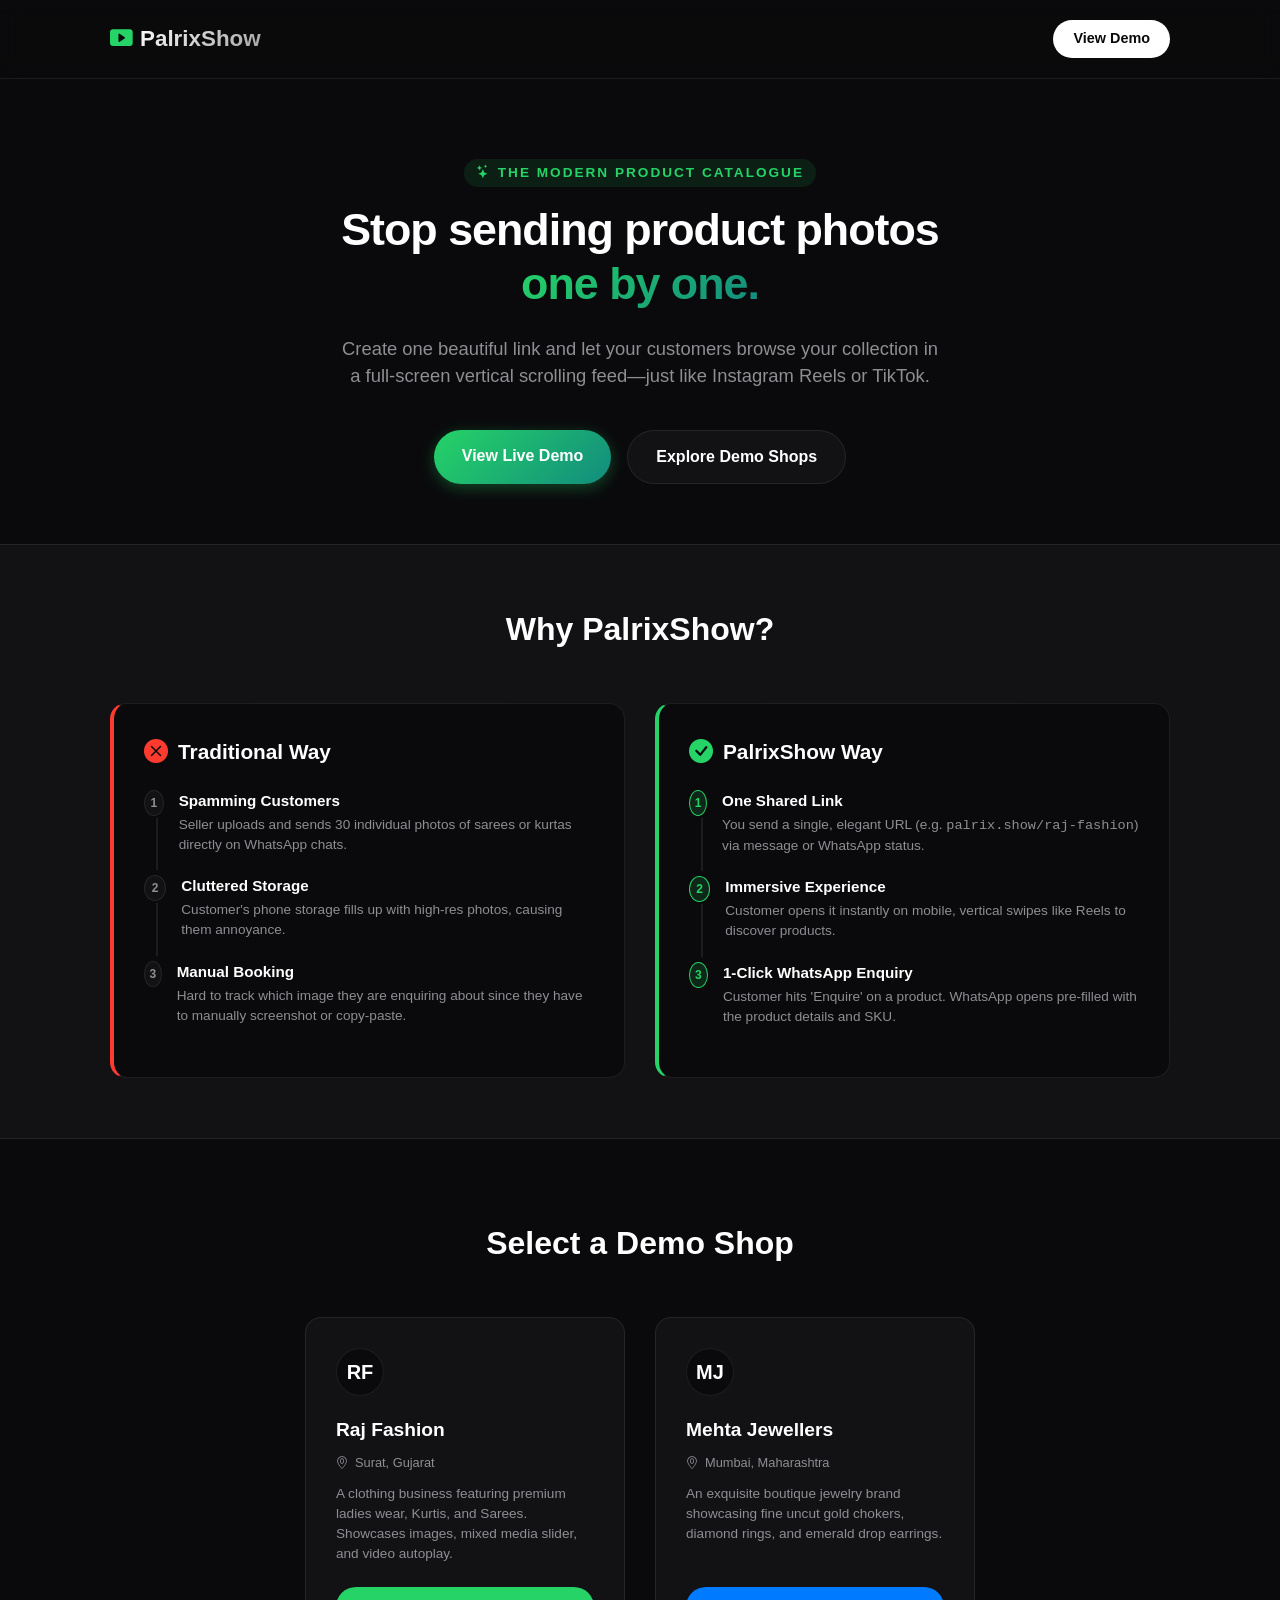
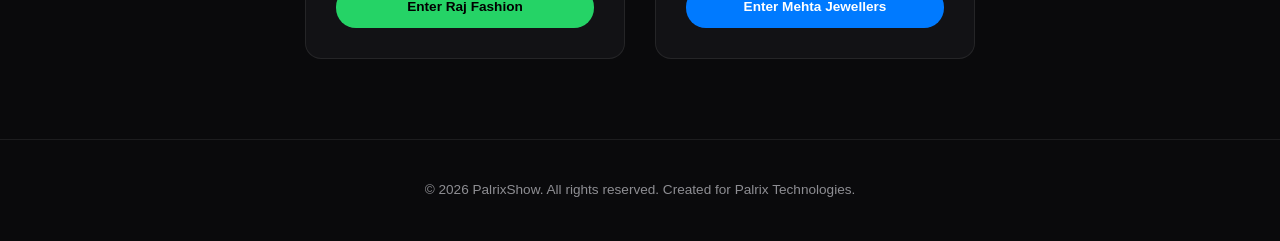
==== index.html @ 56466708 "Initial commit: reels-style product showcase redesign" ====
<!doctype html>
<html lang="en">
<head>
  <meta charset="utf-8">
  <meta name="viewport" content="width=device-width, initial-scale=1, viewport-fit=cover">
  <title>PalrixShow | Reels-Style Product Showcase for WhatsApp Sellers</title>
  <meta name="description" content="Stop sending product photos one by one. Share one beautiful link and let customers scroll through your products like Instagram Reels.">
  
  <link rel="preconnect" href="https://fonts.googleapis.com">
  <link rel="preconnect" href="https://fonts.gstatic.com" crossorigin>
  <link href="https://fonts.googleapis.com/css2?family=DM+Sans:wght@400;500;600;700&display=swap" rel="stylesheet">
  <link href="https://cdn.jsdelivr.net/npm/bootstrap-icons@1.11.3/font/bootstrap-icons.min.css" rel="stylesheet">
  <link href="css/landing.css" rel="stylesheet">
</head>
<body class="landing-body">

  <header class="landing-header">
    <div class="container nav-container">
      <a class="brand" href="index.html">
        <i class="bi bi-play-btn-fill"></i>
        <span>PalrixShow</span>
      </a>
      <a class="demo-btn" href="showcase.html?seller=raj-fashion">View Demo</a>
    </div>
  </header>

  <main>
    <!-- Hero Section -->
    <section class="hero-section container">
      <span class="eyebrow"><i class="bi bi-stars"></i> THE MODERN PRODUCT CATALOGUE</span>
      <h1 class="hero-title">Stop sending product photos<br><em>one by one.</em></h1>
      <p class="hero-subtitle">Create one beautiful link and let your customers browse your collection in a full-screen vertical scrolling feed—just like Instagram Reels or TikTok.</p>
      <div class="hero-ctas">
        <a class="btn btn-primary" href="showcase.html?seller=raj-fashion">View Live Demo</a>
        <a class="btn btn-secondary" href="#sellers">Explore Demo Shops</a>
      </div>
    </section>

    <!-- Compare/Problem-Solution Section -->
    <section class="compare-section">
      <div class="container">
        <h2 class="section-title">Why PalrixShow?</h2>
        <div class="compare-grid">
          
          <div class="compare-card bad">
            <h3><i class="bi bi-x-circle-fill"></i> Traditional Way</h3>
            
            <div class="flow-step">
              <span class="step-num">1</span>
              <div class="step-content">
                <strong>Spamming Customers</strong>
                <p>Seller uploads and sends 30 individual photos of sarees or kurtas directly on WhatsApp chats.</p>
              </div>
            </div>
            
            <div class="flow-step">
              <span class="step-num">2</span>
              <div class="step-content">
                <strong>Cluttered Storage</strong>
                <p>Customer's phone storage fills up with high-res photos, causing them annoyance.</p>
              </div>
            </div>
            
            <div class="flow-step">
              <span class="step-num">3</span>
              <div class="step-content">
                <strong>Manual Booking</strong>
                <p>Hard to track which image they are enquiring about since they have to manually screenshot or copy-paste.</p>
              </div>
            </div>
          </div>

          <div class="compare-card good">
            <h3><i class="bi bi-check-circle-fill"></i> PalrixShow Way</h3>
            
            <div class="flow-step">
              <span class="step-num">1</span>
              <div class="step-content">
                <strong>One Shared Link</strong>
                <p>You send a single, elegant URL (e.g. <code>palrix.show/raj-fashion</code>) via message or WhatsApp status.</p>
              </div>
            </div>
            
            <div class="flow-step">
              <span class="step-num">2</span>
              <div class="step-content">
                <strong>Immersive Experience</strong>
                <p>Customer opens it instantly on mobile, vertical swipes like Reels to discover products.</p>
              </div>
            </div>
            
            <div class="flow-step">
              <span class="step-num">3</span>
              <div class="step-content">
                <strong>1-Click WhatsApp Enquiry</strong>
                <p>Customer hits 'Enquire' on a product. WhatsApp opens pre-filled with the product details and SKU.</p>
              </div>
            </div>
          </div>

        </div>
      </div>
    </section>

    <!-- Demo Shops Section -->
    <section class="sellers-section" id="sellers">
      <div class="container">
        <h2 class="section-title">Select a Demo Shop</h2>
        <div class="sellers-grid">
          
          <div class="seller-card green-theme">
            <div class="seller-card-logo">RF</div>
            <h3>Raj Fashion</h3>
            <div class="location"><i class="bi bi-geo-alt"></i> Surat, Gujarat</div>
            <p>A clothing business featuring premium ladies wear, Kurtis, and Sarees. Showcases images, mixed media slider, and video autoplay.</p>
            <a class="seller-card-btn" href="showcase.html?seller=raj-fashion">Enter Raj Fashion</a>
          </div>

          <div class="seller-card">
            <div class="seller-card-logo">MJ</div>
            <h3>Mehta Jewellers</h3>
            <div class="location"><i class="bi bi-geo-alt"></i> Mumbai, Maharashtra</div>
            <p>An exquisite boutique jewelry brand showcasing fine uncut gold chokers, diamond rings, and emerald drop earrings.</p>
            <a class="seller-card-btn" href="showcase.html?seller=mehta-jewellers">Enter Mehta Jewellers</a>
          </div>

        </div>
      </div>
    </section>
  </main>

  <footer class="landing-footer">
    <div class="container">
      <p>© 2026 PalrixShow. All rights reserved. Created for Palrix Technologies.</p>
    </div>
  </footer>

</body>
</html>
---- css/landing.css ----
/* Reels-Style Product Showcase — Landing Page CSS */

:root {
  --bg-primary: #0a0a0c;
  --bg-secondary: #121215;
  --accent-color: #25d366;
  --accent-blue: #007aff;
  --text-primary: #ffffff;
  --text-secondary: #8e8e93;
  --border-color: rgba(255, 255, 255, 0.08);
}

* {
  box-sizing: border-box;
  margin: 0;
  padding: 0;
}

body.landing-body {
  background-color: var(--bg-primary);
  color: var(--text-primary);
  font-family: -apple-system, BlinkMacSystemFont, "Segoe UI", Roboto, Helvetica, Arial, sans-serif;
  line-height: 1.5;
  overflow-x: hidden;
}

header.landing-header {
  border-bottom: 1px solid var(--border-color);
  padding: 20px 0;
  background: rgba(10, 10, 12, 0.8);
  backdrop-filter: blur(10px);
  position: sticky;
  top: 0;
  z-index: 100;
}

.container {
  max-width: 1100px;
  margin: 0 auto;
  padding: 0 20px;
}

.nav-container {
  display: flex;
  justify-content: space-between;
  align-items: center;
}

.brand {
  font-weight: 700;
  font-size: 1.4rem;
  color: #fff;
  text-decoration: none;
  display: flex;
  align-items: center;
  gap: 8px;
}

.brand span {
  background: linear-gradient(135deg, #fff 0%, #a0a0a0 100%);
  -webkit-background-clip: text;
  -webkit-text-fill-color: transparent;
}

.brand i {
  color: var(--accent-color);
}

.demo-btn {
  background: var(--text-primary);
  color: var(--bg-primary);
  padding: 8px 20px;
  border-radius: 20px;
  font-weight: 600;
  font-size: 0.9rem;
  text-decoration: none;
  transition: transform 0.2s, background 0.2s;
}

.demo-btn:hover {
  transform: translateY(-2px);
  background: #f0f0f0;
}

/* Hero Section */
.hero-section {
  padding: 80px 0 60px 0;
  text-align: center;
}

.eyebrow {
  color: var(--accent-color);
  font-size: 0.85rem;
  font-weight: 700;
  text-transform: uppercase;
  letter-spacing: 2px;
  margin-bottom: 16px;
  display: inline-block;
  background: rgba(37, 211, 102, 0.1);
  padding: 4px 12px;
  border-radius: 20px;
}

.hero-title {
  font-size: 2.8rem;
  font-weight: 800;
  line-height: 1.2;
  margin-bottom: 24px;
  letter-spacing: -1px;
}

.hero-title em {
  font-style: normal;
  background: linear-gradient(135deg, #25d366 0%, #128c7e 100%);
  -webkit-background-clip: text;
  -webkit-text-fill-color: transparent;
}

.hero-subtitle {
  font-size: 1.15rem;
  color: var(--text-secondary);
  max-width: 600px;
  margin: 0 auto 40px auto;
}

.hero-ctas {
  display: flex;
  justify-content: center;
  gap: 16px;
  flex-wrap: wrap;
}

.btn {
  padding: 14px 28px;
  border-radius: 30px;
  font-weight: 600;
  text-decoration: none;
  font-size: 1rem;
  transition: transform 0.2s, box-shadow 0.2s;
  cursor: pointer;
}

.btn:hover {
  transform: translateY(-2px);
}

.btn-primary {
  background: linear-gradient(135deg, #25d366 0%, #128c7e 100%);
  color: #fff;
  box-shadow: 0 4px 15px rgba(37, 211, 102, 0.3);
}

.btn-primary:hover {
  box-shadow: 0 6px 20px rgba(37, 211, 102, 0.55);
}

.btn-secondary {
  background: var(--bg-secondary);
  color: #fff;
  border: 1px solid var(--border-color);
}

.btn-secondary:hover {
  background: #18181c;
}

/* Problem-Solution Section */
.compare-section {
  padding: 60px 0;
  background: var(--bg-secondary);
  border-top: 1px solid var(--border-color);
  border-bottom: 1px solid var(--border-color);
}

.section-title {
  text-align: center;
  font-size: 2rem;
  font-weight: 700;
  margin-bottom: 50px;
}

.compare-grid {
  display: grid;
  grid-template-columns: 1fr;
  gap: 30px;
}

@media (min-width: 768px) {
  .compare-grid {
    grid-template-columns: 1fr 1fr;
  }
}

.compare-card {
  background: var(--bg-primary);
  border: 1px solid var(--border-color);
  border-radius: 16px;
  padding: 30px;
}

.compare-card.bad {
  border-left: 4px solid #ff3b30;
}

.compare-card.good {
  border-left: 4px solid #25d366;
}

.compare-card h3 {
  font-size: 1.3rem;
  font-weight: 600;
  margin-bottom: 20px;
  display: flex;
  align-items: center;
  gap: 10px;
}

.compare-card h3 i {
  font-size: 1.5rem;
}

.bad h3 i { color: #ff3b30; }
.good h3 i { color: #25d366; }

.flow-step {
  display: flex;
  align-items: flex-start;
  gap: 15px;
  margin-bottom: 20px;
  position: relative;
}

.flow-step:not(:last-child)::after {
  content: "";
  position: absolute;
  left: 12px;
  top: 28px;
  bottom: -15px;
  width: 2px;
  background: var(--border-color);
}

.step-num {
  width: 26px;
  height: 26px;
  background: var(--bg-secondary);
  border: 1px solid var(--border-color);
  border-radius: 50%;
  display: flex;
  align-items: center;
  justify-content: center;
  font-size: 0.75rem;
  font-weight: bold;
  color: var(--text-secondary);
  z-index: 2;
}

.good .step-num {
  background: rgba(37, 211, 102, 0.15);
  border-color: var(--accent-color);
  color: var(--accent-color);
}

.step-content strong {
  display: block;
  font-size: 0.95rem;
  margin-bottom: 2px;
}

.step-content p {
  font-size: 0.85rem;
  color: var(--text-secondary);
}

/* Sellers Section */
.sellers-section {
  padding: 80px 0;
  text-align: center;
}

.sellers-grid {
  display: flex;
  justify-content: center;
  gap: 30px;
  flex-wrap: wrap;
  margin-top: 40px;
}

.seller-card {
  background: var(--bg-secondary);
  border: 1px solid var(--border-color);
  border-radius: 16px;
  padding: 30px;
  width: 100%;
  max-width: 320px;
  text-align: left;
  display: flex;
  flex-direction: column;
  align-items: flex-start;
  transition: transform 0.2s, border-color 0.2s;
}

.seller-card:hover {
  transform: translateY(-4px);
  border-color: rgba(255,255,255,0.2);
}

.seller-card-logo {
  width: 48px;
  height: 48px;
  border-radius: 50%;
  background: var(--bg-primary);
  border: 1px solid var(--border-color);
  display: flex;
  align-items: center;
  justify-content: center;
  font-size: 1.25rem;
  font-weight: bold;
  margin-bottom: 20px;
}

.seller-card h3 {
  font-size: 1.2rem;
  font-weight: 600;
  margin-bottom: 8px;
}

.seller-card .location {
  font-size: 0.8rem;
  color: var(--text-secondary);
  margin-bottom: 12px;
  display: flex;
  align-items: center;
  gap: 6px;
}

.seller-card p {
  font-size: 0.85rem;
  color: var(--text-secondary);
  margin-bottom: 24px;
  line-height: 1.45;
  flex-grow: 1;
}

.seller-card-btn {
  width: 100%;
  text-align: center;
  background: var(--accent-blue);
  color: #fff;
  border: none;
  padding: 10px 16px;
  border-radius: 20px;
  font-size: 0.85rem;
  font-weight: 600;
  text-decoration: none;
  transition: opacity 0.2s;
}

.seller-card-btn:hover {
  opacity: 0.9;
}

.seller-card.green-theme .seller-card-btn {
  background: var(--accent-color);
  color: #000;
}

/* Footer */
footer.landing-footer {
  border-top: 1px solid var(--border-color);
  padding: 40px 0;
  text-align: center;
  color: var(--text-secondary);
  font-size: 0.85rem;
}
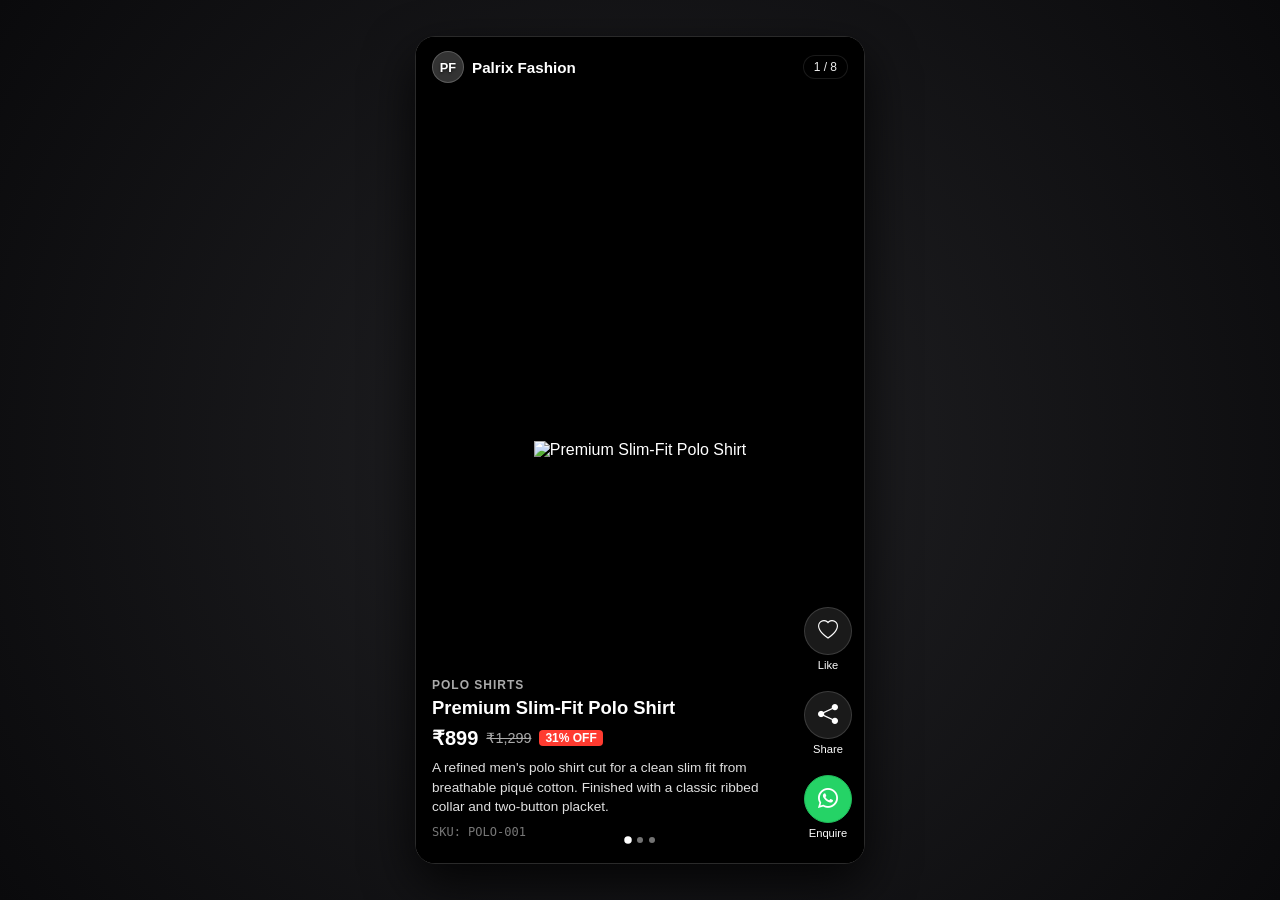
==== commit 2314d040: "feat: simplify to single palrix-fashion Men's Wear showcase, remove landing page" ====
--- a/index.html
+++ b/index.html
@@ -3,137 +3,49 @@
 <head>
   <meta charset="utf-8">
   <meta name="viewport" content="width=device-width, initial-scale=1, viewport-fit=cover">
-  <title>PalrixShow | Reels-Style Product Showcase for WhatsApp Sellers</title>
-  <meta name="description" content="Stop sending product photos one by one. Share one beautiful link and let customers scroll through your products like Instagram Reels.">
+  <title>Palrix Fashion — Showcase</title>
   
   <link rel="preconnect" href="https://fonts.googleapis.com">
   <link rel="preconnect" href="https://fonts.gstatic.com" crossorigin>
   <link href="https://fonts.googleapis.com/css2?family=DM+Sans:wght@400;500;600;700&display=swap" rel="stylesheet">
   <link href="https://cdn.jsdelivr.net/npm/bootstrap-icons@1.11.3/font/bootstrap-icons.min.css" rel="stylesheet">
-  <link href="css/landing.css" rel="stylesheet">
+  <link href="css/style.css" rel="stylesheet">
 </head>
-<body class="landing-body">
+<body class="showcase-body">
 
-  <header class="landing-header">
-    <div class="container nav-container">
-      <a class="brand" href="index.html">
-        <i class="bi bi-play-btn-fill"></i>
-        <span>PalrixShow</span>
-      </a>
-      <a class="demo-btn" href="showcase.html?seller=raj-fashion">View Demo</a>
-    </div>
-  </header>
-
-  <main>
-    <!-- Hero Section -->
-    <section class="hero-section container">
-      <span class="eyebrow"><i class="bi bi-stars"></i> THE MODERN PRODUCT CATALOGUE</span>
-      <h1 class="hero-title">Stop sending product photos<br><em>one by one.</em></h1>
-      <p class="hero-subtitle">Create one beautiful link and let your customers browse your collection in a full-screen vertical scrolling feed—just like Instagram Reels or TikTok.</p>
-      <div class="hero-ctas">
-        <a class="btn btn-primary" href="showcase.html?seller=raj-fashion">View Live Demo</a>
-        <a class="btn btn-secondary" href="#sellers">Explore Demo Shops</a>
-      </div>
-    </section>
-
-    <!-- Compare/Problem-Solution Section -->
-    <section class="compare-section">
-      <div class="container">
-        <h2 class="section-title">Why PalrixShow?</h2>
-        <div class="compare-grid">
-          
-          <div class="compare-card bad">
-            <h3><i class="bi bi-x-circle-fill"></i> Traditional Way</h3>
-            
-            <div class="flow-step">
-              <span class="step-num">1</span>
-              <div class="step-content">
-                <strong>Spamming Customers</strong>
-                <p>Seller uploads and sends 30 individual photos of sarees or kurtas directly on WhatsApp chats.</p>
-              </div>
-            </div>
-            
-            <div class="flow-step">
-              <span class="step-num">2</span>
-              <div class="step-content">
-                <strong>Cluttered Storage</strong>
-                <p>Customer's phone storage fills up with high-res photos, causing them annoyance.</p>
-              </div>
-            </div>
-            
-            <div class="flow-step">
-              <span class="step-num">3</span>
-              <div class="step-content">
-                <strong>Manual Booking</strong>
-                <p>Hard to track which image they are enquiring about since they have to manually screenshot or copy-paste.</p>
-              </div>
-            </div>
-          </div>
-
-          <div class="compare-card good">
-            <h3><i class="bi bi-check-circle-fill"></i> PalrixShow Way</h3>
-            
-            <div class="flow-step">
-              <span class="step-num">1</span>
-              <div class="step-content">
-                <strong>One Shared Link</strong>
-                <p>You send a single, elegant URL (e.g. <code>palrix.show/raj-fashion</code>) via message or WhatsApp status.</p>
-              </div>
-            </div>
-            
-            <div class="flow-step">
-              <span class="step-num">2</span>
-              <div class="step-content">
-                <strong>Immersive Experience</strong>
-                <p>Customer opens it instantly on mobile, vertical swipes like Reels to discover products.</p>
-              </div>
-            </div>
-            
-            <div class="flow-step">
-              <span class="step-num">3</span>
-              <div class="step-content">
-                <strong>1-Click WhatsApp Enquiry</strong>
-                <p>Customer hits 'Enquire' on a product. WhatsApp opens pre-filled with the product details and SKU.</p>
-              </div>
-            </div>
-          </div>
-
+  <div class="showcase-app" id="showcaseApp">
+    
+    <!-- Top Header (No back button, direct showcase experience) -->
+    <header class="showcase-header">
+      <div class="header-left">
+        <div class="seller-info">
+          <div class="seller-logo" id="sellerLogo">P</div>
+          <span class="seller-name" id="sellerName">Loading...</span>
         </div>
       </div>
-    </section>
+      <div class="header-right">
+        <span class="product-counter" id="productCounter">0 / 0</span>
+      </div>
+    </header>
 
-    <!-- Demo Shops Section -->
-    <section class="sellers-section" id="sellers">
-      <div class="container">
-        <h2 class="section-title">Select a Demo Shop</h2>
-        <div class="sellers-grid">
-          
-          <div class="seller-card green-theme">
-            <div class="seller-card-logo">RF</div>
-            <h3>Raj Fashion</h3>
-            <div class="location"><i class="bi bi-geo-alt"></i> Surat, Gujarat</div>
-            <p>A clothing business featuring premium ladies wear, Kurtis, and Sarees. Showcases images, mixed media slider, and video autoplay.</p>
-            <a class="seller-card-btn" href="showcase.html?seller=raj-fashion">Enter Raj Fashion</a>
-          </div>
+    <!-- Reels Scroll Container -->
+    <div class="feed-container" id="feedContainer">
+      <!-- Loading State -->
+      <div class="state-container" id="loadingState">
+        <div class="state-icon"><i class="bi bi-arrow-repeat spin"></i></div>
+        <div class="state-title">Loading Catalogue</div>
+        <div class="state-desc">Setting up your immersive vertical shopping experience...</div>
+      </div>
+    </div>
 
-          <div class="seller-card">
-            <div class="seller-card-logo">MJ</div>
-            <h3>Mehta Jewellers</h3>
-            <div class="location"><i class="bi bi-geo-alt"></i> Mumbai, Maharashtra</div>
-            <p>An exquisite boutique jewelry brand showcasing fine uncut gold chokers, diamond rings, and emerald drop earrings.</p>
-            <a class="seller-card-btn" href="showcase.html?seller=mehta-jewellers">Enter Mehta Jewellers</a>
-          </div>
+    <!-- Toast popup for copy actions -->
+    <div class="toast-msg" id="shareToast">Link copied to clipboard</div>
 
-        </div>
-      </div>
-    </section>
-  </main>
+  </div>
 
-  <footer class="landing-footer">
-    <div class="container">
-      <p>© 2026 PalrixShow. All rights reserved. Created for Palrix Technologies.</p>
-    </div>
-  </footer>
-
+  <!-- Scripts -->
+  <script src="js/data.js"></script>
+  <script src="js/actions.js"></script>
+  <script src="js/showcase.js"></script>
 </body>
 </html>
--- a/css/style.css
+++ b/css/style.css
@@ -0,0 +1,535 @@
+/* Reels-Style Product Showcase — Main Style */
+
+:root {
+  --primary-bg: #000000;
+  --overlay-bg: rgba(0, 0, 0, 0.4);
+  --accent-color: #25d366; /* WhatsApp Green */
+  --text-primary: #ffffff;
+  --text-secondary: #aaaaaa;
+  --border-color: rgba(255, 255, 255, 0.15);
+}
+
+* {
+  box-sizing: border-box;
+  margin: 0;
+  padding: 0;
+}
+
+body.showcase-body {
+  background-color: #121212;
+  color: var(--text-primary);
+  font-family: -apple-system, BlinkMacSystemFont, "Segoe UI", Roboto, Helvetica, Arial, sans-serif;
+  display: flex;
+  justify-content: center;
+  align-items: center;
+  height: 100vh;
+  overflow: hidden;
+}
+
+/* App container */
+.showcase-app {
+  width: 100%;
+  height: 100dvh;
+  background: var(--primary-bg);
+  position: relative;
+  overflow: hidden;
+  display: flex;
+  flex-direction: column;
+}
+
+/* Responsive Desktop Wrapper */
+@media (min-width: 576px) {
+  body.showcase-body {
+    background: radial-gradient(circle, #222225 0%, #0a0a0c 100%);
+  }
+  .showcase-app {
+    max-width: 450px;
+    height: 92dvh;
+    max-height: 850px;
+    border-radius: 20px;
+    box-shadow: 0 20px 50px rgba(0, 0, 0, 0.8);
+    border: 1px solid #2a2a2a;
+  }
+}
+
+/* Top Navigation Bar */
+.showcase-header {
+  position: absolute;
+  top: 0;
+  left: 0;
+  right: 0;
+  height: 60px;
+  background: linear-gradient(to bottom, rgba(0,0,0,0.8) 0%, rgba(0,0,0,0) 100%);
+  display: flex;
+  justify-content: space-between;
+  align-items: center;
+  padding: 0 16px;
+  z-index: 20;
+  pointer-events: none;
+}
+
+.header-left, .header-right {
+  pointer-events: auto;
+  display: flex;
+  align-items: center;
+  gap: 10px;
+}
+
+.back-btn {
+  background: rgba(0, 0, 0, 0.4);
+  border: 1px solid rgba(255,255,255,0.1);
+  color: #fff;
+  border-radius: 50%;
+  width: 36px;
+  height: 36px;
+  display: flex;
+  align-items: center;
+  justify-content: center;
+  cursor: pointer;
+  transition: background 0.2s;
+  text-decoration: none;
+}
+
+.back-btn:hover {
+  background: rgba(255, 255, 255, 0.1);
+}
+
+.seller-info {
+  display: flex;
+  align-items: center;
+  gap: 8px;
+  color: #fff;
+  text-shadow: 0 1px 3px rgba(0,0,0,0.8);
+}
+
+.seller-logo {
+  width: 32px;
+  height: 32px;
+  border-radius: 50%;
+  background: #333;
+  border: 1px solid rgba(255,255,255,0.2);
+  display: flex;
+  align-items: center;
+  justify-content: center;
+  font-weight: bold;
+  font-size: 0.8rem;
+  color: #fff;
+}
+
+.seller-name {
+  font-weight: 600;
+  font-size: 0.95rem;
+}
+
+.product-counter {
+  background: rgba(0, 0, 0, 0.5);
+  border: 1px solid rgba(255, 255, 255, 0.1);
+  padding: 4px 10px;
+  border-radius: 12px;
+  font-size: 0.75rem;
+  font-weight: 500;
+  color: #eee;
+  text-shadow: none;
+}
+
+/* Feed Container */
+.feed-container {
+  width: 100%;
+  height: 100%;
+  overflow-y: scroll;
+  scroll-snap-type: y mandatory;
+  -webkit-overflow-scrolling: touch;
+  scrollbar-width: none; /* Hide scrollbar Firefox */
+  -ms-overflow-style: none;  /* Hide scrollbar IE/Edge */
+}
+
+.feed-container::-webkit-scrollbar {
+  display: none; /* Hide scrollbar Chrome/Safari */
+}
+
+/* Reel Item */
+.reel-item {
+  width: 100%;
+  height: 100%;
+  position: relative;
+  scroll-snap-align: start;
+  scroll-snap-stop: always;
+  overflow: hidden;
+  background: #000;
+  display: flex;
+  justify-content: center;
+  align-items: center;
+}
+
+/* Horizontal media slider */
+.media-slider {
+  display: flex;
+  width: 100%;
+  height: 100%;
+  overflow-x: auto;
+  scroll-snap-type: x mandatory;
+  scrollbar-width: none;
+  -ms-overflow-style: none;
+}
+
+.media-slider::-webkit-scrollbar {
+  display: none;
+}
+
+.media-slide {
+  flex: 0 0 100%;
+  width: 100%;
+  height: 100%;
+  scroll-snap-align: start;
+  position: relative;
+  display: flex;
+  justify-content: center;
+  align-items: center;
+  background: #000;
+  overflow: hidden;
+}
+
+/* Media contents */
+.media-content {
+  max-width: 100%;
+  max-height: 100%;
+  object-fit: contain;
+  z-index: 2;
+  position: relative;
+  user-select: none;
+  -webkit-user-drag: none;
+}
+
+.media-blur-bg {
+  position: absolute;
+  top: -10%;
+  left: -10%;
+  width: 120%;
+  height: 120%;
+  object-fit: cover;
+  filter: blur(25px) brightness(0.35);
+  z-index: 1;
+  pointer-events: none;
+  opacity: 0.9;
+}
+
+/* Tap Areas for Horizontal Navigation */
+.tap-left, .tap-right {
+  position: absolute;
+  top: 60px;
+  bottom: 120px;
+  width: 20%;
+  z-index: 5;
+  cursor: pointer;
+}
+
+.tap-left {
+  left: 0;
+}
+
+.tap-right {
+  right: 0;
+}
+
+/* Mute Button Overlay */
+.video-mute-btn {
+  position: absolute;
+  top: 70px;
+  right: 16px;
+  z-index: 15;
+  background: rgba(0, 0, 0, 0.5);
+  border: 1px solid rgba(255,255,255,0.25);
+  color: #fff;
+  border-radius: 50%;
+  width: 36px;
+  height: 36px;
+  display: flex;
+  align-items: center;
+  justify-content: center;
+  cursor: pointer;
+  transition: transform 0.2s, background 0.2s;
+}
+
+.video-mute-btn:active {
+  transform: scale(0.9);
+}
+
+/* Overlay Product Information */
+.info-overlay {
+  position: absolute;
+  bottom: 0;
+  left: 0;
+  right: 0;
+  padding: 100px 72px 24px 16px; /* Right padding cleared for action bar */
+  background: linear-gradient(to top, rgba(0,0,0,0.85) 0%, rgba(0,0,0,0.4) 60%, rgba(0,0,0,0) 100%);
+  z-index: 10;
+  color: #fff;
+  pointer-events: none;
+}
+
+.info-overlay * {
+  pointer-events: auto;
+}
+
+.info-category {
+  font-size: 0.75rem;
+  font-weight: 600;
+  color: var(--text-secondary);
+  text-transform: uppercase;
+  letter-spacing: 1px;
+  margin-bottom: 4px;
+}
+
+.info-title {
+  font-size: 1.15rem;
+  font-weight: 600;
+  margin-bottom: 6px;
+  line-height: 1.3;
+}
+
+.info-price-row {
+  display: flex;
+  align-items: center;
+  gap: 8px;
+  margin-bottom: 8px;
+}
+
+.info-price {
+  font-size: 1.25rem;
+  font-weight: 700;
+  color: #fff;
+}
+
+.info-original-price {
+  font-size: 0.9rem;
+  text-decoration: line-through;
+  color: var(--text-secondary);
+}
+
+.info-discount {
+  font-size: 0.75rem;
+  background: #ff3b30;
+  color: #fff;
+  padding: 1px 6px;
+  border-radius: 4px;
+  font-weight: bold;
+}
+
+.info-description {
+  font-size: 0.85rem;
+  color: #e0e0e0;
+  line-height: 1.45;
+  margin-bottom: 8px;
+  max-height: 62px;
+  overflow-y: auto;
+  scrollbar-width: none;
+}
+
+.info-description::-webkit-scrollbar {
+  display: none;
+}
+
+.info-sku {
+  font-size: 0.75rem;
+  color: #777;
+  font-family: monospace;
+}
+
+/* Action Bar Overlay on Right */
+.action-bar {
+  position: absolute;
+  bottom: 24px;
+  right: 12px;
+  display: flex;
+  flex-direction: column;
+  align-items: center;
+  gap: 20px;
+  z-index: 12;
+}
+
+.action-item {
+  display: flex;
+  flex-direction: column;
+  align-items: center;
+}
+
+.action-btn {
+  background: rgba(255, 255, 255, 0.1);
+  backdrop-filter: blur(15px);
+  -webkit-backdrop-filter: blur(15px);
+  border: 1px solid var(--border-color);
+  border-radius: 50%;
+  width: 48px;
+  height: 48px;
+  display: flex;
+  align-items: center;
+  justify-content: center;
+  color: #fff;
+  cursor: pointer;
+  transition: transform 0.2s ease, background 0.2s ease;
+  box-shadow: 0 4px 10px rgba(0,0,0,0.3);
+}
+
+.action-btn:active {
+  transform: scale(0.85);
+}
+
+.action-btn i {
+  font-size: 1.25rem;
+}
+
+.action-btn.btn-whatsapp-action {
+  background: var(--accent-color);
+  border-color: #20ba5a;
+}
+
+.action-btn.btn-whatsapp-action:active {
+  background: #20ba5a;
+}
+
+.action-btn.btn-liked i {
+  color: #ff3b30;
+  animation: heartPop 0.3s cubic-bezier(0.175, 0.885, 0.32, 1.275);
+}
+
+.action-label {
+  font-size: 0.7rem;
+  color: #fff;
+  margin-top: 4px;
+  font-weight: 500;
+  text-shadow: 0 1px 3px rgba(0,0,0,0.8);
+}
+
+/* Horizontal media indicators */
+.media-dots {
+  position: absolute;
+  bottom: 20px;
+  left: 50%;
+  transform: translateX(-50%);
+  display: flex;
+  gap: 6px;
+  z-index: 20; /* Ensure visible above info-overlay (z-index 10) */
+  pointer-events: none;
+}
+
+.media-dot {
+  width: 6px;
+  height: 6px;
+  border-radius: 50%;
+  background: rgba(255, 255, 255, 0.45);
+  transition: all 0.2s ease;
+}
+
+.media-dot.active {
+  background: #ffffff;
+  transform: scale(1.25);
+}
+
+/* Toast Messages */
+.toast-msg {
+  position: absolute;
+  bottom: 85px;
+  left: 50%;
+  transform: translateX(-50%) translateY(20px);
+  background: rgba(0, 0, 0, 0.8);
+  border: 1px solid rgba(255,255,255,0.15);
+  color: #fff;
+  padding: 8px 16px;
+  border-radius: 20px;
+  font-size: 0.8rem;
+  z-index: 30;
+  pointer-events: none;
+  opacity: 0;
+  transition: opacity 0.3s, transform 0.3s;
+  box-shadow: 0 4px 12px rgba(0,0,0,0.5);
+  text-align: center;
+  white-space: nowrap;
+}
+
+.toast-msg.show {
+  opacity: 1;
+  transform: translateX(-50%) translateY(0);
+}
+
+/* State Screens (Loading, Error, Not Found) */
+.state-container {
+  display: flex;
+  flex-direction: column;
+  align-items: center;
+  justify-content: center;
+  text-align: center;
+  padding: 30px;
+  height: 100%;
+  width: 100%;
+  z-index: 25;
+  background: #111;
+}
+
+.state-icon {
+  font-size: 3rem;
+  color: #ff3b30;
+  margin-bottom: 16px;
+}
+
+.state-title {
+  font-size: 1.25rem;
+  font-weight: 600;
+  margin-bottom: 8px;
+}
+
+.state-desc {
+  font-size: 0.85rem;
+  color: var(--text-secondary);
+  margin-bottom: 20px;
+  max-width: 250px;
+}
+
+.state-btn {
+  background: #fff;
+  border: none;
+  color: #000;
+  padding: 10px 24px;
+  border-radius: 20px;
+  font-size: 0.85rem;
+  font-weight: 600;
+  cursor: pointer;
+  transition: transform 0.2s;
+  text-decoration: none;
+}
+
+.state-btn:active {
+  transform: scale(0.95);
+}
+
+/* Heart burst animation */
+@keyframes heartPop {
+  0% { transform: scale(1); }
+  50% { transform: scale(1.4); }
+  100% { transform: scale(1); }
+}
+
+/* Heart pop on double tap */
+.double-tap-heart {
+  position: absolute;
+  top: 50%;
+  left: 50%;
+  transform: translate(-50%, -50%) scale(0);
+  color: #ff3b30;
+  font-size: 5rem;
+  z-index: 10;
+  pointer-events: none;
+  opacity: 0;
+  text-shadow: 0 0 10px rgba(0,0,0,0.5);
+}
+
+.double-tap-heart.animate {
+  animation: doubleTapHeart 0.8s cubic-bezier(0.175, 0.885, 0.32, 1.275) forwards;
+}
+
+@keyframes doubleTapHeart {
+  0% { transform: translate(-50%, -50%) scale(0); opacity: 0; }
+  15% { transform: translate(-50%, -50%) scale(1.2); opacity: 0.9; }
+  30% { transform: translate(-50%, -50%) scale(1); opacity: 1; }
+  80% { transform: translate(-50%, -50%) scale(1); opacity: 0.8; }
+  100% { transform: translate(-50%, -50%) scale(0.5); opacity: 0; }
+}
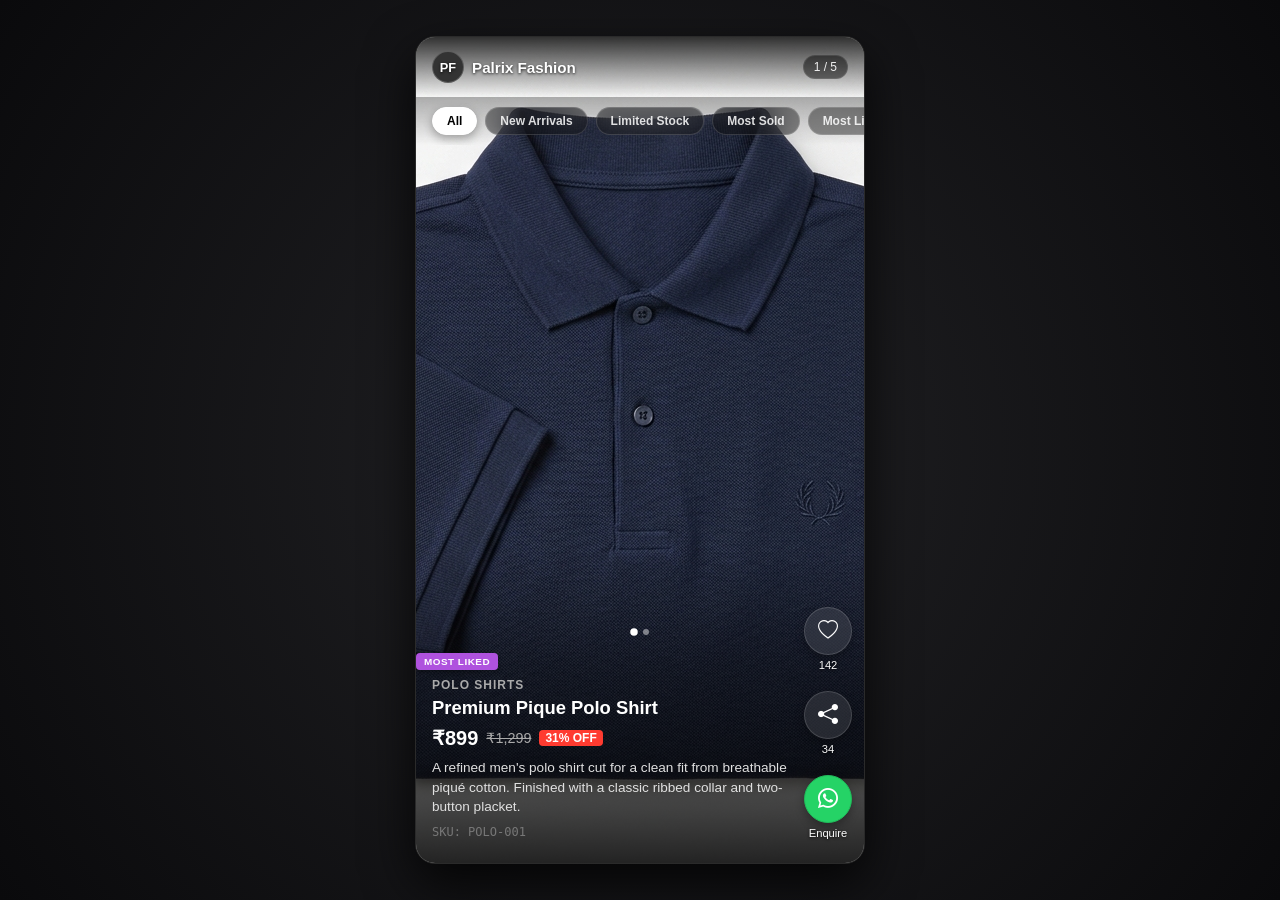
==== commit 7391ba8e: "feat: add category filter slider menu, stats counters for likes/shares, and product badges" ====
--- a/index.html
+++ b/index.html
@@ -28,6 +28,15 @@
       </div>
     </header>
 
+    <!-- Category Filter Bar (Horizontal Pill Selector) -->
+    <div class="category-bar" id="categoryBar" style="display: none;">
+      <button class="category-tab active" data-filter="all">All</button>
+      <button class="category-tab" data-filter="new">New Arrivals</button>
+      <button class="category-tab" data-filter="stock">Limited Stock</button>
+      <button class="category-tab" data-filter="sold">Most Sold</button>
+      <button class="category-tab" data-filter="liked">Most Liked</button>
+    </div>
+
     <!-- Reels Scroll Container -->
     <div class="feed-container" id="feedContainer">
       <!-- Loading State -->
--- a/css/style.css
+++ b/css/style.css
@@ -260,7 +260,7 @@
   bottom: 0;
   left: 0;
   right: 0;
-  padding: 100px 72px 24px 16px; /* Right padding cleared for action bar */
+  padding: 80px 0 24px 0; /* No side padding on the main wrapper */
   background: linear-gradient(to top, rgba(0,0,0,0.85) 0%, rgba(0,0,0,0.4) 60%, rgba(0,0,0,0) 100%);
   z-index: 10;
   color: #fff;
@@ -269,6 +269,15 @@
 
 .info-overlay * {
   pointer-events: auto;
+}
+
+.info-category,
+.info-title,
+.info-price-row,
+.info-description,
+.info-sku {
+  padding-left: 16px;
+  padding-right: 72px; /* Right padding cleared for action bar */
 }
 
 .info-category {
@@ -402,13 +411,11 @@
 
 /* Horizontal media indicators */
 .media-dots {
-  position: absolute;
-  bottom: 20px;
-  left: 50%;
-  transform: translateX(-50%);
-  display: flex;
+  display: flex;
+  justify-content: center;
   gap: 6px;
-  z-index: 20; /* Ensure visible above info-overlay (z-index 10) */
+  margin-bottom: 16px;
+  z-index: 20;
   pointer-events: none;
 }
 
@@ -533,3 +540,83 @@
   80% { transform: translate(-50%, -50%) scale(1); opacity: 0.8; }
   100% { transform: translate(-50%, -50%) scale(0.5); opacity: 0; }
 }
+
+/* Category Filter Bar */
+.category-bar {
+  position: absolute;
+  top: 60px;
+  left: 0;
+  right: 0;
+  height: 48px;
+  display: flex;
+  gap: 8px;
+  overflow-x: auto;
+  scrollbar-width: none; /* Hide scrollbar for Firefox */
+  align-items: center;
+  padding: 0 16px;
+  z-index: 18;
+  background: linear-gradient(to bottom, rgba(0,0,0,0.3) 0%, rgba(0,0,0,0) 100%);
+  pointer-events: auto;
+}
+
+.category-bar::-webkit-scrollbar {
+  display: none; /* Hide scrollbar for Chrome/Safari */
+}
+
+.category-tab {
+  background: rgba(0, 0, 0, 0.4);
+  backdrop-filter: blur(15px);
+  -webkit-backdrop-filter: blur(15px);
+  border: 1px solid rgba(255, 255, 255, 0.15);
+  color: rgba(255, 255, 255, 0.85);
+  padding: 6px 14px;
+  border-radius: 20px;
+  font-size: 0.75rem;
+  font-weight: 600;
+  white-space: nowrap;
+  cursor: pointer;
+  transition: all 0.2s ease;
+  pointer-events: auto;
+}
+
+.category-tab:active {
+  transform: scale(0.92);
+}
+
+.category-tab.active {
+  background: #ffffff;
+  color: #000000;
+  border-color: #ffffff;
+  box-shadow: 0 4px 10px rgba(0,0,0,0.3);
+}
+
+/* Floating Badges inside Overlay */
+.info-badge {
+  display: inline-block;
+  color: #fff;
+  font-size: 0.62rem;
+  font-weight: 700;
+  padding: 3px 8px;
+  border-radius: 4px;
+  text-transform: uppercase;
+  letter-spacing: 0.5px;
+  margin-bottom: 8px;
+  width: fit-content;
+  box-shadow: 0 2px 5px rgba(0,0,0,0.3);
+}
+
+.info-badge.badge-new {
+  background: #007aff; /* iOS Blue */
+}
+
+.info-badge.badge-stock {
+  background: #ff9500; /* iOS Orange */
+}
+
+.info-badge.badge-sold {
+  background: #34c759; /* iOS Green */
+}
+
+.info-badge.badge-liked {
+  background: #af52de; /* iOS Purple */
+}
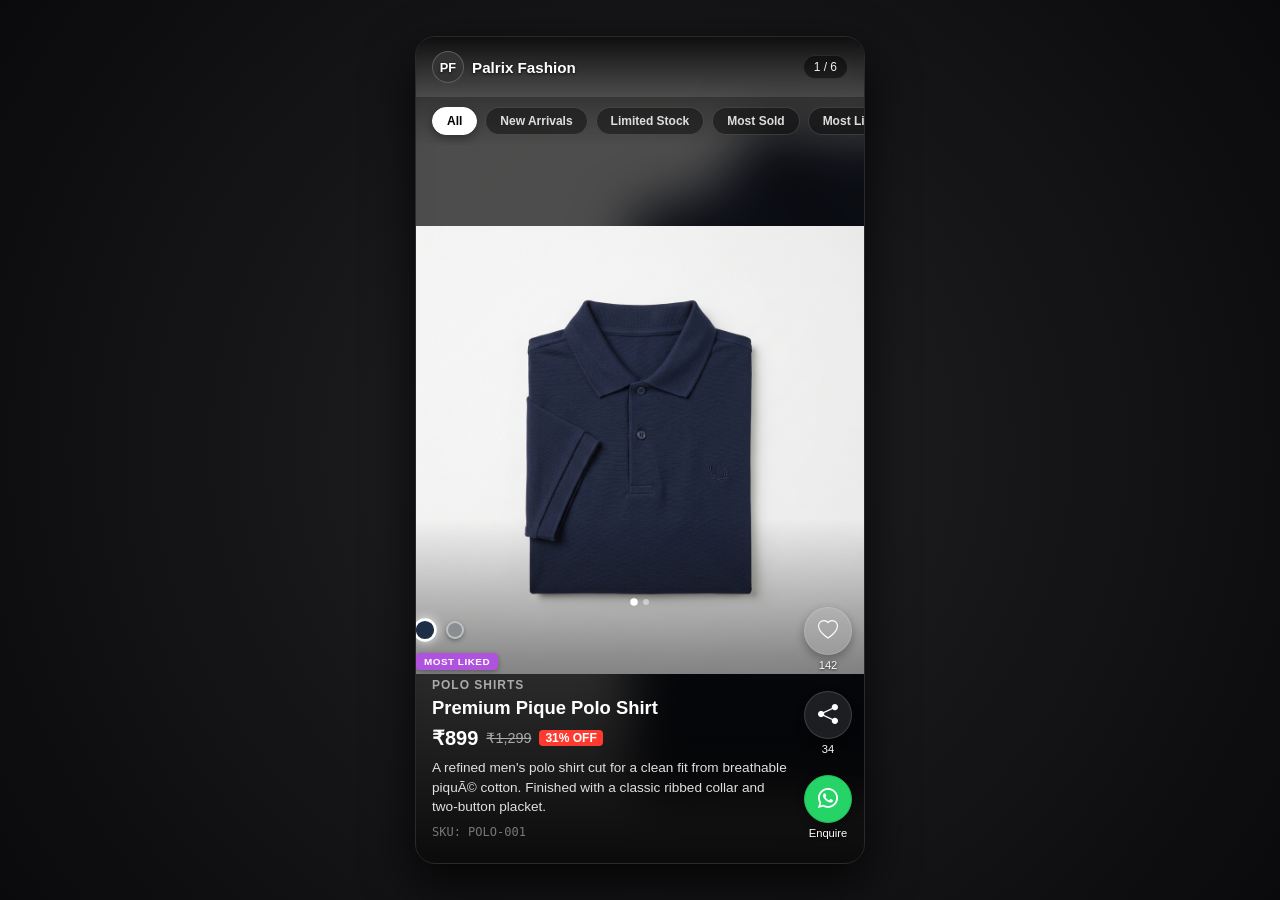
==== commit 305568ab: "feat: implement automatic cache-busting loader for script files and CSV data fetches" ====
--- a/index.html
+++ b/index.html
@@ -52,9 +52,26 @@
 
   </div>
 
-  <!-- Scripts -->
-  <script src="js/data.js"></script>
-  <script src="js/actions.js"></script>
-  <script src="js/showcase.js"></script>
+  <!-- Dynamic Cache-Busting Script Loader -->
+  <script>
+    (function() {
+      const ts = new Date().getTime();
+      const scripts = [
+        'js/data.js',
+        'js/actions.js',
+        'js/showcase.js'
+      ];
+      
+      function loadNext(idx) {
+        if (idx >= scripts.length) return;
+        const script = document.createElement('script');
+        script.src = scripts[idx] + '?t=' + ts;
+        script.onload = () => loadNext(idx + 1);
+        document.body.appendChild(script);
+      }
+      
+      loadNext(0);
+    })();
+  </script>
 </body>
 </html>
--- a/css/style.css
+++ b/css/style.css
@@ -547,10 +547,14 @@
   top: 60px;
   left: 0;
   right: 0;
+  width: 100%;
+  max-width: 100%;
+  box-sizing: border-box;
   height: 48px;
   display: flex;
   gap: 8px;
   overflow-x: auto;
+  -webkit-overflow-scrolling: touch; /* Momentum scroll for iOS */
   scrollbar-width: none; /* Hide scrollbar for Firefox */
   align-items: center;
   padding: 0 16px;
@@ -577,6 +581,7 @@
   cursor: pointer;
   transition: all 0.2s ease;
   pointer-events: auto;
+  flex-shrink: 0; /* Prevent pill squashing */
 }
 
 .category-tab:active {
@@ -588,6 +593,10 @@
   color: #000000;
   border-color: #ffffff;
   box-shadow: 0 4px 10px rgba(0,0,0,0.3);
+}
+
+.category-bar > *:last-child {
+  margin-right: 16px; /* Ensure spacing on right end of scroll */
 }
 
 /* Floating Badges inside Overlay */
@@ -620,3 +629,32 @@
 .info-badge.badge-liked {
   background: #af52de; /* iOS Purple */
 }
+
+/* Color Variant Swatches */
+.variant-color-bar {
+  display: flex;
+  gap: 12px;
+  margin-bottom: 12px;
+  align-items: center;
+  pointer-events: auto; /* Required as info-overlay has pointer-events: none */
+}
+
+.color-swatch {
+  width: 18px;
+  height: 18px;
+  border-radius: 50%;
+  border: 2px solid rgba(255, 255, 255, 0.45);
+  cursor: pointer;
+  transition: all 0.2s ease;
+  box-shadow: 0 2px 4px rgba(0,0,0,0.3);
+}
+
+.color-swatch:hover {
+  transform: scale(1.15);
+}
+
+.color-swatch.active {
+  transform: scale(1.3);
+  border-color: #ffffff;
+  box-shadow: 0 0 8px rgba(255, 255, 255, 0.85);
+}
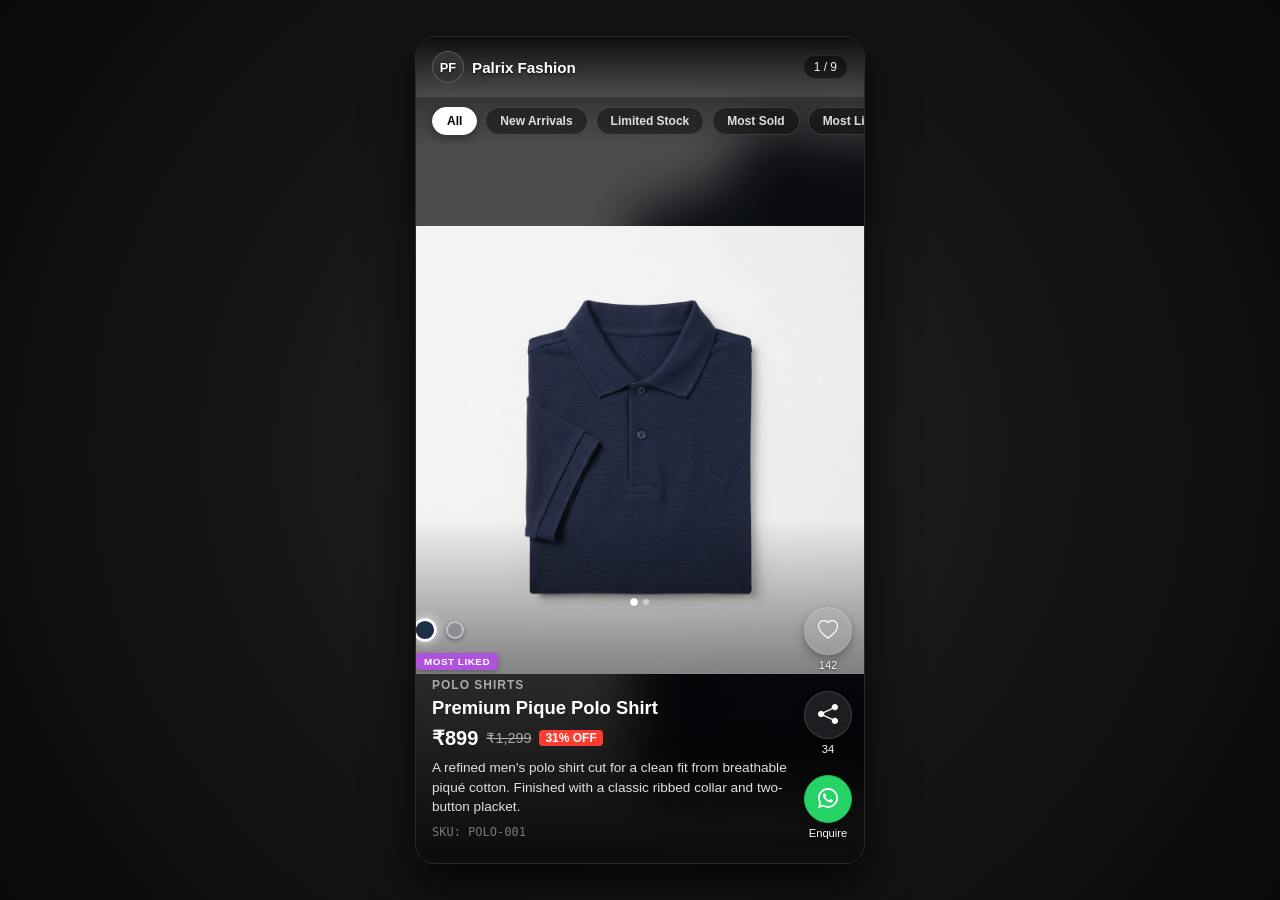
==== commit d9f08045: "fix: add service worker (network-first) + no-cache meta headers to eliminate stale cache on refresh" ====
--- a/index.html
+++ b/index.html
@@ -10,6 +10,10 @@
   <link href="https://fonts.googleapis.com/css2?family=DM+Sans:wght@400;500;600;700&display=swap" rel="stylesheet">
   <link href="https://cdn.jsdelivr.net/npm/bootstrap-icons@1.11.3/font/bootstrap-icons.min.css" rel="stylesheet">
   <link href="css/style.css" rel="stylesheet">
+  <!-- Force browser to never cache this page -->
+  <meta http-equiv="Cache-Control" content="no-cache, no-store, must-revalidate">
+  <meta http-equiv="Pragma" content="no-cache">
+  <meta http-equiv="Expires" content="0">
 </head>
 <body class="showcase-body">
 
@@ -52,6 +56,17 @@
 
   </div>
 
+  <!-- Service Worker — ensures fresh content on every refresh -->
+  <script>
+    if ('serviceWorker' in navigator) {
+      navigator.serviceWorker.register('sw.js')
+        .then(reg => {
+          // Force update check on every page load
+          reg.update();
+        });
+    }
+  </script>
+
   <!-- Dynamic Cache-Busting Script Loader -->
   <script>
     (function() {
